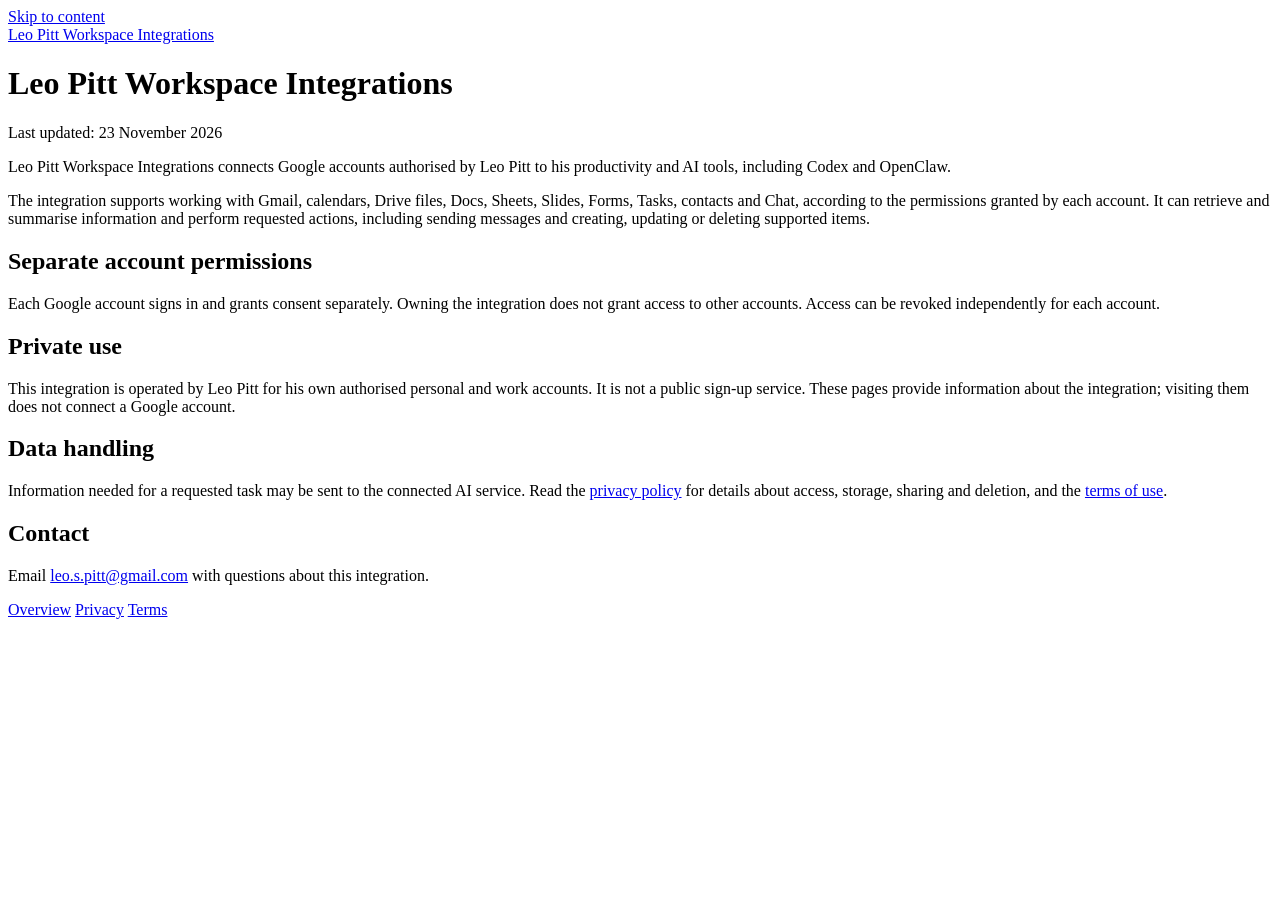
==== docroot/app/public/workspace-integrations/index.html @ f3321ee7 "Add static Workspace integration information pages" ====
<!doctype html>
<html lang="en">
<head>
  <meta charset="utf-8">
  <meta name="viewport" content="width=device-width, initial-scale=1">
  <title>Workspace integrations | Leo Pitt Workspace Integrations</title>
  <meta name="description" content="Information about Leo Pitt's private Google Workspace integrations.">
  <link rel="canonical" href="https://www.leopitt.co.uk/workspace-integrations/">
  <link rel="stylesheet" href="/workspace-integrations/styles.css">
</head>
<body>
  <a class="skip-link" href="#main">Skip to content</a>
  <header><a href="/workspace-integrations/">Leo Pitt Workspace Integrations</a></header>
  <main id="main">
    <h1>Leo Pitt Workspace Integrations</h1>
    <p class="updated">Last updated: 23 November 2026</p>
    <p>Leo Pitt Workspace Integrations connects Google accounts authorised by Leo Pitt to his productivity and AI tools, including Codex and OpenClaw.</p>
<p>The integration supports working with Gmail, calendars, Drive files, Docs, Sheets, Slides, Forms, Tasks, contacts and Chat, according to the permissions granted by each account. It can retrieve and summarise information and perform requested actions, including sending messages and creating, updating or deleting supported items.</p>
<h2>Separate account permissions</h2><p>Each Google account signs in and grants consent separately. Owning the integration does not grant access to other accounts. Access can be revoked independently for each account.</p>
<h2>Private use</h2><p>This integration is operated by Leo Pitt for his own authorised personal and work accounts. It is not a public sign-up service. These pages provide information about the integration; visiting them does not connect a Google account.</p>
<h2>Data handling</h2><p>Information needed for a requested task may be sent to the connected AI service. Read the <a href="/workspace-integrations/privacy/">privacy policy</a> for details about access, storage, sharing and deletion, and the <a href="/workspace-integrations/terms/">terms of use</a>.</p>
    <h2>Contact</h2>
    <p>Email <a href="mailto:leo.s.pitt@gmail.com">leo.s.pitt@gmail.com</a> with questions about this integration.</p>
  </main>
  <footer><nav aria-label="Integration information">
    <a href="/workspace-integrations/" aria-current="page">Overview</a>
    <a href="/workspace-integrations/privacy/">Privacy</a>
    <a href="/workspace-integrations/terms/">Terms</a>
  </nav></footer>
</body>
</html>
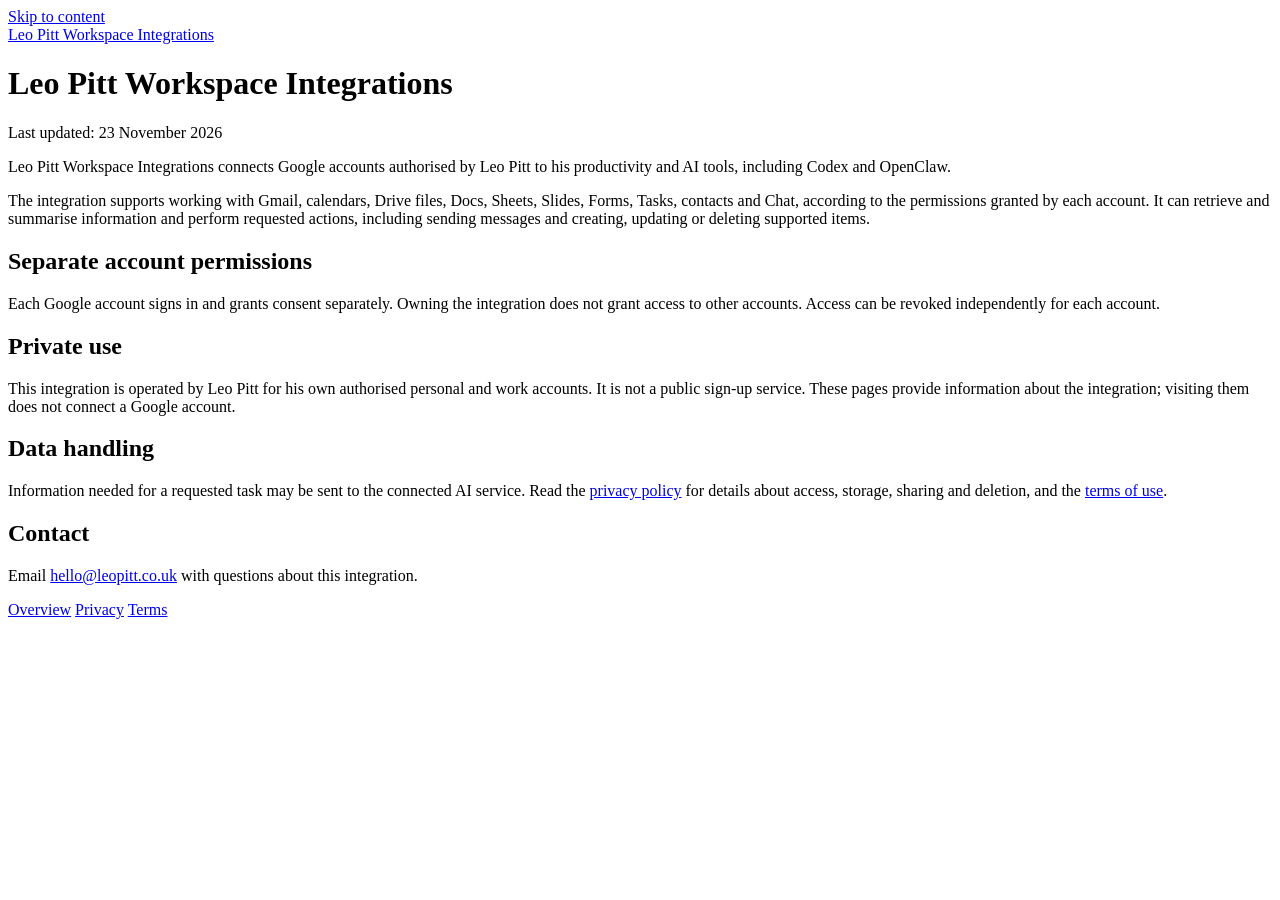
==== commit c5faab64: "Use hello@leopitt.co.uk for integration contact" ====
--- a/docroot/app/public/workspace-integrations/index.html
+++ b/docroot/app/public/workspace-integrations/index.html
@@ -20,7 +20,7 @@
 <h2>Private use</h2><p>This integration is operated by Leo Pitt for his own authorised personal and work accounts. It is not a public sign-up service. These pages provide information about the integration; visiting them does not connect a Google account.</p>
 <h2>Data handling</h2><p>Information needed for a requested task may be sent to the connected AI service. Read the <a href="/workspace-integrations/privacy/">privacy policy</a> for details about access, storage, sharing and deletion, and the <a href="/workspace-integrations/terms/">terms of use</a>.</p>
     <h2>Contact</h2>
-    <p>Email <a href="mailto:leo.s.pitt@gmail.com">leo.s.pitt@gmail.com</a> with questions about this integration.</p>
+    <p>Email <a href="mailto:hello@leopitt.co.uk">hello@leopitt.co.uk</a> with questions about this integration.</p>
   </main>
   <footer><nav aria-label="Integration information">
     <a href="/workspace-integrations/" aria-current="page">Overview</a>
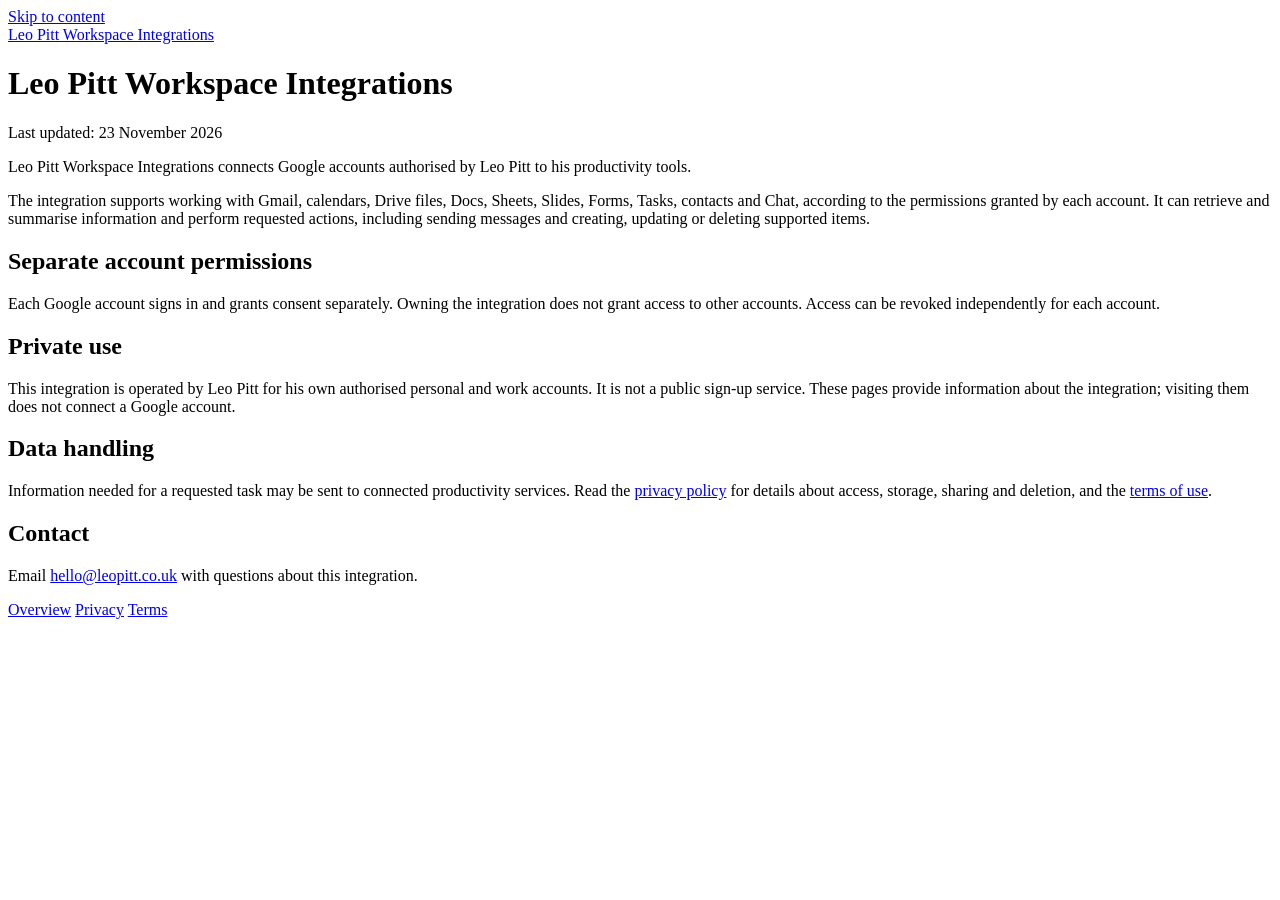
==== commit a83e3bcf: "Describe connected productivity tools in general terms" ====
--- a/docroot/app/public/workspace-integrations/index.html
+++ b/docroot/app/public/workspace-integrations/index.html
@@ -14,11 +14,11 @@
   <main id="main">
     <h1>Leo Pitt Workspace Integrations</h1>
     <p class="updated">Last updated: 23 November 2026</p>
-    <p>Leo Pitt Workspace Integrations connects Google accounts authorised by Leo Pitt to his productivity and AI tools, including Codex and OpenClaw.</p>
+    <p>Leo Pitt Workspace Integrations connects Google accounts authorised by Leo Pitt to his productivity tools.</p>
 <p>The integration supports working with Gmail, calendars, Drive files, Docs, Sheets, Slides, Forms, Tasks, contacts and Chat, according to the permissions granted by each account. It can retrieve and summarise information and perform requested actions, including sending messages and creating, updating or deleting supported items.</p>
 <h2>Separate account permissions</h2><p>Each Google account signs in and grants consent separately. Owning the integration does not grant access to other accounts. Access can be revoked independently for each account.</p>
 <h2>Private use</h2><p>This integration is operated by Leo Pitt for his own authorised personal and work accounts. It is not a public sign-up service. These pages provide information about the integration; visiting them does not connect a Google account.</p>
-<h2>Data handling</h2><p>Information needed for a requested task may be sent to the connected AI service. Read the <a href="/workspace-integrations/privacy/">privacy policy</a> for details about access, storage, sharing and deletion, and the <a href="/workspace-integrations/terms/">terms of use</a>.</p>
+<h2>Data handling</h2><p>Information needed for a requested task may be sent to connected productivity services. Read the <a href="/workspace-integrations/privacy/">privacy policy</a> for details about access, storage, sharing and deletion, and the <a href="/workspace-integrations/terms/">terms of use</a>.</p>
     <h2>Contact</h2>
     <p>Email <a href="mailto:hello@leopitt.co.uk">hello@leopitt.co.uk</a> with questions about this integration.</p>
   </main>
